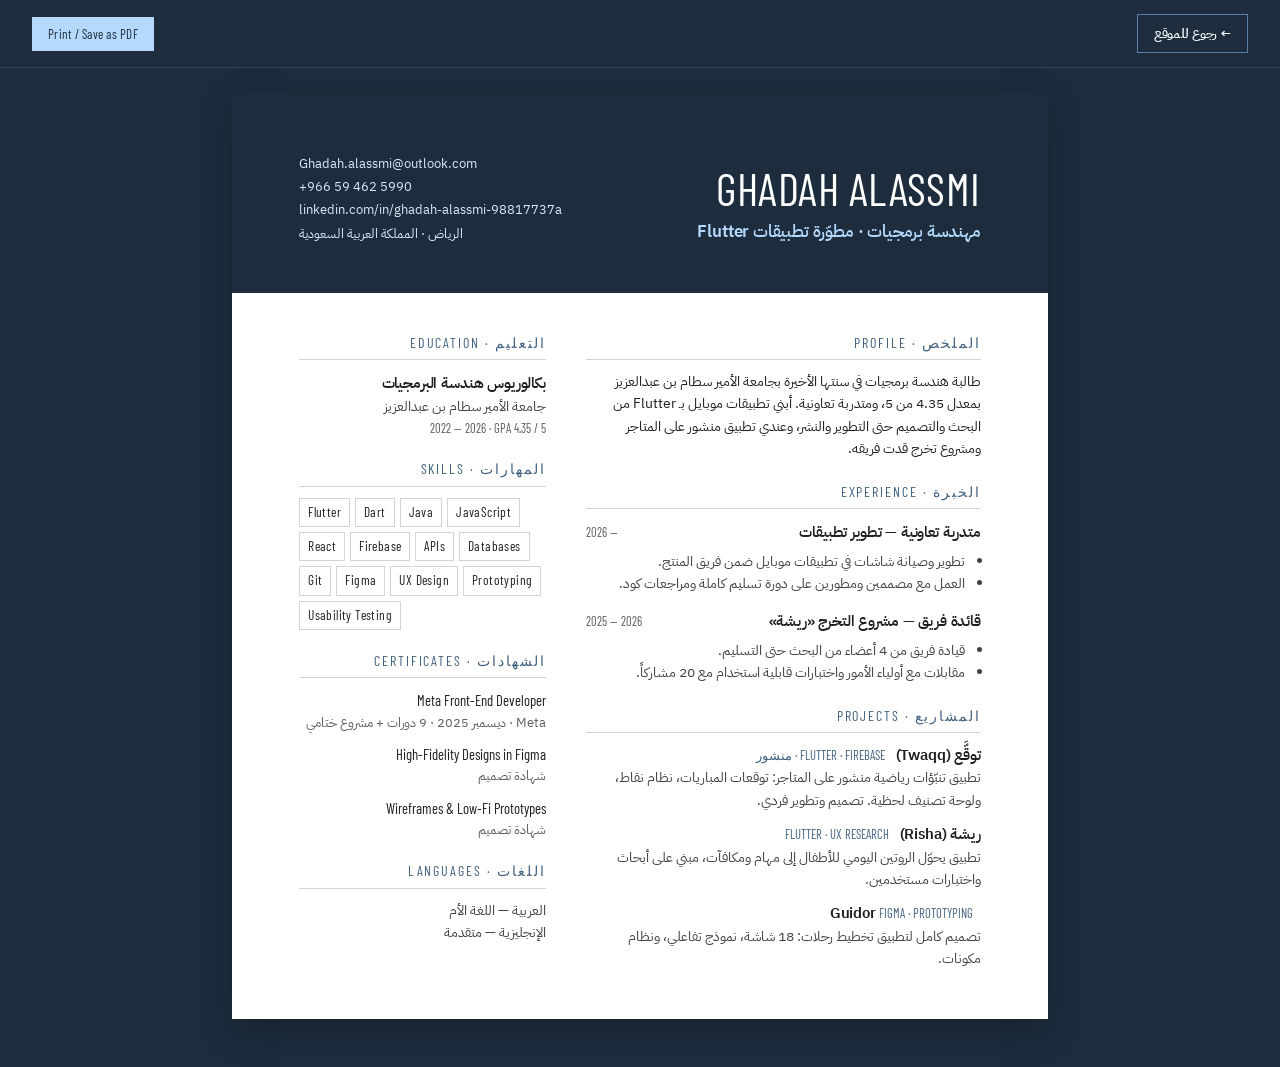
==== cv.html @ d2425ad3 "Implement Portfolio Steel design as static HTML/CSS/JS site Builds out the Ghadah Alassmi portfolio " ====
<!DOCTYPE html>
<html lang="ar" dir="rtl">
<head>
<meta charset="utf-8">
<meta name="viewport" content="width=device-width, initial-scale=1">
<title>Ghadah Alassmi — CV</title>
<link rel="preconnect" href="https://fonts.gstatic.com" crossorigin>
<link href="https://fonts.googleapis.com/css2?family=Barlow+Condensed:wght@500;600;700&family=Barlow:wght@400;500&family=IBM+Plex+Sans+Arabic:wght@400;500;600;700&display=swap" rel="stylesheet">
<link rel="stylesheet" href="css/styles.css">
<style>
  .ar { font-family: "IBM Plex Sans Arabic", sans-serif; }
  .arh { font-family: "IBM Plex Sans Arabic", sans-serif; font-weight: 600; }
  .en { font-family: "Barlow Condensed", sans-serif; }
  .mono { font-family: "Barlow Condensed", sans-serif; letter-spacing: 0.14em; text-transform: uppercase; font-size: 10.5pt; }
  .cv-body { padding: 0.4in 0.7in 0.5in; display: grid; grid-template-columns: 1.6fr 1fr; gap: 0.42in; }
  .cv-section-label { color: #416180; border-bottom: 1px solid #d4d4d7; padding-bottom: 5px; margin-bottom: 11px; }
  .cv-entry { margin-bottom: 14px; }
  .cv-entry-head { display: flex; justify-content: space-between; gap: 12px; align-items: baseline; }
  .cv-entry ul { margin: 6px 0 0; padding-inline-start: 16px; color: #424244; }
  .cv-skill { border: 1px solid #d4d4d7; padding: 3px 8px; font-size: 10pt; letter-spacing: 0.03em; }
  @media (max-width: 700px) { .cv-body { grid-template-columns: 1fr; } }
</style>
</head>
<body class="ar" style="background:#1d2d3d;">

  <div class="cv-toolbar">
    <a href="index.html" class="btn-outline btn btn-sm arh" style="text-decoration:none;">← رجوع للموقع</a>
    <button type="button" class="btn btn-solid btn-sm en" onclick="window.print()">Print / Save as PDF</button>
  </div>

  <main class="cv-page">
    <section class="ar" dir="rtl" style="color:#1d1f20; font-size:10.5pt; line-height:1.6;">

      <div style="background:#1d2d3d; color:#f5f5f8; padding:0.62in 0.7in 0.5in;">
        <div style="display:flex; justify-content:space-between; align-items:flex-end; gap:0.3in; flex-wrap:wrap;">
          <div>
            <div class="en" style="font-size:34pt; line-height:0.92; letter-spacing:0.01em; color:#fff; direction:ltr; text-align:right;">GHADAH ALASSMI</div>
            <div class="arh" style="font-size:13pt; color:#b5d9fd; margin-top:8px;">مهندسة برمجيات · مطوّرة تطبيقات Flutter</div>
          </div>
          <div style="text-align:left; direction:ltr; font-size:9.5pt; line-height:1.85; color:#d6ebff;">
            <div>Ghadah.alassmi@outlook.com</div>
            <div>+966 59 462 5990</div>
            <div>linkedin.com/in/ghadah-alassmi-98817737a</div>
            <div>الرياض · المملكة العربية السعودية</div>
          </div>
        </div>
      </div>

      <div class="cv-body">

        <div>
          <div class="mono cv-section-label">الملخص · Profile</div>
          <p style="margin:0 0 20px; text-wrap:pretty;">طالبة هندسة برمجيات في سنتها الأخيرة بجامعة الأمير سطام بن عبدالعزيز بمعدل 4.35 من 5، ومتدربة تعاونية. أبني تطبيقات موبايل بـ Flutter من البحث والتصميم حتى التطوير والنشر، وعندي تطبيق منشور على المتاجر ومشروع تخرج قدت فريقه.</p>

          <div class="mono cv-section-label">الخبرة · Experience</div>
          <div class="cv-entry">
            <div class="cv-entry-head">
              <span class="arh" style="font-size:11.5pt;">متدربة تعاونية — تطوير تطبيقات</span>
              <span class="en" style="font-size:9.5pt; color:#5d5d60; direction:ltr;">2026 —</span>
            </div>
            <ul>
              <li>تطوير وصيانة شاشات في تطبيقات موبايل ضمن فريق المنتج.</li>
              <li>العمل مع مصممين ومطورين على دورة تسليم كاملة ومراجعات كود.</li>
            </ul>
          </div>
          <div class="cv-entry" style="margin-bottom:20px;">
            <div class="cv-entry-head">
              <span class="arh" style="font-size:11.5pt;">قائدة فريق — مشروع التخرج «ريشة»</span>
              <span class="en" style="font-size:9.5pt; color:#5d5d60; direction:ltr;">2025 — 2026</span>
            </div>
            <ul>
              <li>قيادة فريق من 4 أعضاء من البحث حتى التسليم.</li>
              <li>مقابلات مع أولياء الأمور واختبارات قابلية استخدام مع 20 مشاركاً.</li>
            </ul>
          </div>

          <div class="mono cv-section-label">المشاريع · Projects</div>
          <div style="display:flex; flex-direction:column; gap:11px;">
            <div>
              <span class="arh" style="font-size:11pt;">توقَّع (Twaqq)</span>
              <span class="en" style="font-size:9.5pt; color:#416180; margin-inline-start:8px;">FLUTTER · FIREBASE · منشور</span>
              <div style="color:#424244;">تطبيق تنبّؤات رياضية منشور على المتاجر: توقعات المباريات، نظام نقاط، ولوحة تصنيف لحظية. تصميم وتطوير فردي.</div>
            </div>
            <div>
              <span class="arh" style="font-size:11pt;">ريشة (Risha)</span>
              <span class="en" style="font-size:9.5pt; color:#416180; margin-inline-start:8px;">FLUTTER · UX RESEARCH</span>
              <div style="color:#424244;">تطبيق يحوّل الروتين اليومي للأطفال إلى مهام ومكافآت، مبني على أبحاث واختبارات مستخدمين.</div>
            </div>
            <div>
              <span class="arh" style="font-size:11pt;">Guidor</span>
              <span class="en" style="font-size:9.5pt; color:#416180; margin-inline-start:8px;">FIGMA · PROTOTYPING</span>
              <div style="color:#424244;">تصميم كامل لتطبيق تخطيط رحلات: 18 شاشة، نموذج تفاعلي، ونظام مكونات.</div>
            </div>
          </div>
        </div>

        <div>
          <div class="mono cv-section-label">التعليم · Education</div>
          <div style="margin-bottom:20px;">
            <div class="arh" style="font-size:11.5pt;">بكالوريوس هندسة البرمجيات</div>
            <div style="color:#424244;">جامعة الأمير سطام بن عبدالعزيز</div>
            <div class="en" style="font-size:9.5pt; color:#5d5d60; direction:ltr; text-align:right;">2022 — 2026 · GPA 4.35 / 5</div>
          </div>

          <div class="mono cv-section-label">المهارات · Skills</div>
          <div class="en" style="display:flex; flex-wrap:wrap; gap:5px; margin-bottom:20px; direction:ltr;">
            <span class="cv-skill">Flutter</span>
            <span class="cv-skill">Dart</span>
            <span class="cv-skill">Java</span>
            <span class="cv-skill">JavaScript</span>
            <span class="cv-skill">React</span>
            <span class="cv-skill">Firebase</span>
            <span class="cv-skill">APIs</span>
            <span class="cv-skill">Databases</span>
            <span class="cv-skill">Git</span>
            <span class="cv-skill">Figma</span>
            <span class="cv-skill">UX Design</span>
            <span class="cv-skill">Prototyping</span>
            <span class="cv-skill">Usability Testing</span>
          </div>

          <div class="mono cv-section-label">الشهادات · Certificates</div>
          <div style="display:flex; flex-direction:column; gap:10px; margin-bottom:20px;">
            <div>
              <div class="en" style="font-size:11pt;">Meta Front-End Developer</div>
              <div style="color:#5d5d60; font-size:9.5pt;">Meta · ديسمبر 2025 · 9 دورات + مشروع ختامي</div>
            </div>
            <div>
              <div class="en" style="font-size:11pt;">High-Fidelity Designs in Figma</div>
              <div style="color:#5d5d60; font-size:9.5pt;">شهادة تصميم</div>
            </div>
            <div>
              <div class="en" style="font-size:11pt;">Wireframes &amp; Low-Fi Prototypes</div>
              <div style="color:#5d5d60; font-size:9.5pt;">شهادة تصميم</div>
            </div>
          </div>

          <div class="mono cv-section-label">اللغات · Languages</div>
          <div style="color:#424244;">العربية — اللغة الأم<br>الإنجليزية — متقدمة</div>
        </div>

      </div>
    </section>
  </main>

</body>
</html>
---- css/styles.css ----
@import url('https://fonts.googleapis.com/css2?family=Barlow+Condensed:wght@400;500;600;700&family=Barlow:wght@300;400;500;600&family=IBM+Plex+Sans+Arabic:wght@300;400;500;600;700&display=swap');

:root {
  --color-bg: #f2f2f3;
  --color-text: #1d1f20;
  --color-divider: color-mix(in srgb, #1d1f20 16%, transparent);

  --color-neutral-700: #5d5d60;
  --color-neutral-800: #424244;

  --color-accent-200: #d6ebff;
  --color-accent-300: #b5d9fd;
  --color-accent-400: #94bce3;
  --color-accent-500: #749dc4;
  --color-accent-600: #597ea3;
  --color-accent-700: #416180;
  --color-accent-800: #2c455d;
  --color-accent-900: #1d2d3d;

  --font-heading: "Barlow Condensed", system-ui, sans-serif;
  --font-body: "Barlow", system-ui, sans-serif;
}

* { box-sizing: border-box; }
html, body { margin: 0; }
body {
  background: var(--color-accent-900);
  color: #f5f5f8;
  min-height: 100vh;
  overflow-x: hidden;
}
img { display: block; max-width: 100%; }
a { text-decoration: none; }
button { font: inherit; }

.ar { font-family: "IBM Plex Sans Arabic", var(--font-body), sans-serif; }
.arh { font-family: "IBM Plex Sans Arabic", var(--font-heading), sans-serif; font-weight: 600; letter-spacing: -0.01em; }
.en { font-family: var(--font-heading); }
.mono { font-family: var(--font-heading); letter-spacing: 0.16em; text-transform: uppercase; font-size: 12px; }

/* — reveal-on-scroll — */
.rv { opacity: 0; transform: translateY(24px); transition: opacity .8s cubic-bezier(.2,.7,.3,1), transform .8s cubic-bezier(.2,.7,.3,1); }
.rv.in { opacity: 1; transform: none; }

/* — marquee ticker — */
@keyframes drift { from { transform: translateX(0); } to { transform: translateX(-50%); } }
.marquee-wrap { overflow: hidden; border-top: 1px solid var(--color-accent-800); border-bottom: 1px solid var(--color-accent-800); padding: 14px 0; background: var(--color-accent-800); }
.marquee { display: flex; width: max-content; animation: drift 34s linear infinite; }
.marquee span { font-size: 15px; letter-spacing: 0.22em; color: var(--color-accent-200); padding: 0 26px; white-space: nowrap; }

/* — blueprint corner registration marks — */
.blueprint { position: relative; border: 1px solid var(--color-divider); border-radius: 0; }
.blueprint > .corner { position: absolute; width: 11px; height: 11px; color: color-mix(in srgb, var(--color-text) 55%, transparent); }
.blueprint > .corner::before, .blueprint > .corner::after { content: ""; position: absolute; background: currentColor; }
.blueprint > .corner::before { left: 5px; top: 0; width: 1px; height: 100%; }
.blueprint > .corner::after { top: 5px; left: 0; width: 100%; height: 1px; }
.blueprint > .corner.tl { top: -6px; left: -6px; }
.blueprint > .corner.tr { top: -6px; right: -6px; }
.blueprint > .corner.bl { bottom: -6px; left: -6px; }
.blueprint > .corner.br { bottom: -6px; right: -6px; }
.blueprint.dark { border-color: var(--color-accent-700); }

/* — buttons — */
.btn { display: inline-flex; align-items: center; justify-content: center; gap: 6px; cursor: pointer; border: none; padding: 14px 28px; font-size: 16px; transition: background .2s ease, color .2s ease; }
.btn-solid { background: var(--color-accent-300); color: var(--color-accent-900); }
.btn-outline { background: transparent; border: 1px solid var(--color-accent-600); color: #f5f5f8; }
.btn-outline:hover { background: var(--color-accent-800); }
.btn-sm { font-size: 14px; padding: 9px 16px; }

/* — nav — */
.nav-bar { position: sticky; top: 0; z-index: 60; display: flex; align-items: center; justify-content: space-between; gap: 16px; padding: 12px clamp(16px,4vw,56px); background: color-mix(in srgb, var(--color-accent-900) 88%, transparent); backdrop-filter: blur(12px); border-bottom: 1px solid var(--color-accent-800); }
.nav-brand { color: #f5f5f8; font-size: 17px; letter-spacing: 0.12em; font-weight: 600; }
.nav-right { display: flex; align-items: center; gap: clamp(10px,2vw,26px); }
.nav-links { display: flex; align-items: center; gap: clamp(12px,2vw,26px); }
.nav-link { font-size: 15px; color: var(--color-accent-300); }
.nav-link:hover { color: #fff; }
.lang-btn { cursor: pointer; background: transparent; border: 1px solid var(--color-accent-600); color: var(--color-accent-200); font-size: 13px; letter-spacing: 0.1em; padding: 8px 12px; }
.lang-btn:hover { background: var(--color-accent-800); color: #fff; }
.nav-contact { font-size: 15px; padding: 9px 18px; }
@media (max-width: 900px) { .nav-links { display: none; } }

/* — hero — */
.hero { padding: clamp(40px,7vw,96px) clamp(16px,4vw,56px) clamp(32px,5vw,64px); }
.kicker { color: var(--color-accent-400); margin-bottom: 22px; display: flex; align-items: center; gap: 10px; }
.kicker-dot { width: 8px; height: 8px; background: var(--color-accent-300); display: inline-block; }
.hero-name { font-size: clamp(58px,13vw,190px); line-height: 0.86; letter-spacing: -0.03em; margin: 0; direction: ltr; color: #fff; }
.hero-name .accent { color: var(--color-accent-400); }
.hero-grid { display: grid; grid-template-columns: 1fr 1fr; gap: clamp(20px,4vw,60px); margin-top: clamp(24px,3vw,44px); align-items: end; }
.hero-role { font-size: clamp(20px,2.4vw,30px); line-height: 1.5; margin-bottom: 18px; }
.hero-body { font-size: 16.5px; line-height: 1.9; color: var(--color-accent-300); max-width: 52ch; margin: 0 0 28px; text-wrap: pretty; }
.hero-actions { display: flex; flex-wrap: wrap; gap: 10px; }
.spec-grid { display: grid; grid-template-columns: repeat(3,1fr); border: 1px solid var(--color-accent-800); }
.spec-item { padding: clamp(16px,2vw,24px); border-inline-start: 1px solid var(--color-accent-800); }
.spec-item:first-child { border-inline-start: none; }
.spec-v { font-size: clamp(28px,3.6vw,46px); line-height: 1; color: #fff; direction: ltr; }
.spec-k { font-size: 13px; color: var(--color-accent-400); margin-top: 10px; line-height: 1.5; }
@media (max-width: 900px) { .hero-grid { grid-template-columns: 1fr; } }

/* — work list — */
.section-work { padding: clamp(44px,6vw,96px) clamp(16px,4vw,56px) 0; }
.section-head { display: flex; align-items: end; justify-content: space-between; gap: 20px; flex-wrap: wrap; margin-bottom: clamp(20px,3vw,40px); }
.section-title { font-size: clamp(32px,5.4vw,74px); margin: 0; line-height: 1.25; color: #fff; }
.work-row { position: relative; display: block; border-top: 1px solid var(--color-accent-800); padding: clamp(26px,3.4vw,52px) 0; cursor: pointer; color: inherit; }
.work-row-bg { position: absolute; inset: 0; margin-inline: calc(clamp(16px,4vw,56px) * -1); background: var(--color-accent-800); opacity: 0; transition: opacity .35s ease; pointer-events: none; }
.work-row:hover .work-row-bg { opacity: 1; }
.work-row:hover .work-shot { transform: translateY(-10px) scale(1.04); }
.work-row:hover .work-go { transform: translateX(0); opacity: 1; }
.work-row-grid { position: relative; display: grid; grid-template-columns: auto 1fr 250px; gap: clamp(18px,3vw,48px); align-items: center; }
.work-num { font-size: clamp(28px,3vw,42px); color: var(--color-accent-600); line-height: 1; }
.work-title-row { display: flex; align-items: center; gap: 12px; flex-wrap: wrap; margin-bottom: 10px; }
.work-title { font-size: clamp(26px,3.4vw,46px); margin: 0; line-height: 1.35; color: #fff; }
.tag-solid { display: inline-flex; align-items: center; background: var(--color-accent-300); color: var(--color-accent-900); font-size: 12.5px; padding: 3px 10px; }
.work-latin { font-size: 14px; letter-spacing: 0.14em; color: var(--color-accent-400); margin-bottom: 14px; direction: ltr; }
.work-desc { margin: 0 0 16px; font-size: 16px; line-height: 1.85; color: var(--color-accent-300); max-width: 48ch; text-wrap: pretty; }
.work-tags { display: flex; flex-wrap: wrap; gap: 8px; align-items: center; }
.stack-tag { font-size: 13px; letter-spacing: 0.08em; color: var(--color-accent-200); border: 1px solid var(--color-accent-700); padding: 6px 12px; }
.work-go { font-size: 14px; color: var(--color-accent-300); opacity: 0; transform: translateX(10px); transition: all .35s ease; margin-inline-start: 6px; }
.work-shot-frame { padding: 14px; display: grid; place-items: center; justify-self: start; }
.work-shot { width: 140px; height: auto; display: block; transition: transform .4s cubic-bezier(.2,.7,.3,1); }
@media (max-width: 900px) { .work-row-grid { grid-template-columns: 1fr; } }

/* — light sections (about / path) — */
.section-light { padding: clamp(44px,6vw,96px) clamp(16px,4vw,56px); background: var(--color-bg); color: var(--color-text); }
.section-light-2col { display: grid; grid-template-columns: 1.1fr 0.9fr; gap: clamp(24px,4vw,64px); align-items: start; }
.about-label { color: var(--color-accent-700); margin-bottom: 16px; }
.about-lead { font-size: clamp(24px,3.2vw,42px); line-height: 1.55; margin: 0 0 22px; text-wrap: pretty; }
.about-body { font-size: 16px; line-height: 1.9; color: var(--color-neutral-800); margin: 0; max-width: 52ch; text-wrap: pretty; }
.skill-tag { display: inline-flex; align-items: center; font-size: 14px; letter-spacing: 0.04em; padding: 8px 14px; border: 1px solid var(--color-accent-700); color: var(--color-accent-700); }

.section-path { border-top: 1px solid var(--color-divider); }
.path-grid { display: grid; grid-template-columns: 1fr 1fr; gap: clamp(22px,3vw,52px); }
.path-title { font-size: clamp(26px,3.4vw,42px); margin: 0 0 20px; line-height: 1.3; }
.timeline-item { display: grid; grid-template-columns: auto 1fr; gap: 16px; padding: 18px 0; border-top: 1px solid var(--color-divider); }
.timeline-when { font-size: 14px; letter-spacing: 0.08em; color: var(--color-accent-700); direction: ltr; white-space: nowrap; }
.timeline-title { font-size: 19px; margin-bottom: 4px; }
.timeline-org { font-size: 14.5px; color: var(--color-neutral-700); line-height: 1.7; }
.cert-card { padding: 16px 18px; margin-bottom: 12px; }
.cert-name { font-size: 18px; }
.cert-meta { font-size: 13.5px; color: var(--color-neutral-700); margin-top: 6px; }
@media (max-width: 900px) { .path-grid { grid-template-columns: 1fr; } }

/* — contact / footer — */
.section-contact { padding: clamp(52px,8vw,120px) clamp(16px,4vw,56px); border-top: 1px solid var(--color-accent-800); }
.contact-label { color: var(--color-accent-400); margin-bottom: 18px; }
.contact-title { font-size: clamp(34px,6.4vw,86px); line-height: 1.25; margin: 0 0 18px; color: #fff; }
.contact-body { font-size: 17px; line-height: 1.85; color: var(--color-accent-300); max-width: 50ch; margin: 0 0 36px; }
.contact-actions { display: flex; flex-wrap: wrap; gap: 12px; }
.contact-actions .btn { font-size: 17px; padding: 15px 28px; }
.btn-solid.en { letter-spacing: 0.02em; }
.btn-outline.tel { letter-spacing: 0.04em; direction: ltr; }

.site-footer { display: flex; justify-content: space-between; gap: 16px; flex-wrap: wrap; padding: 20px clamp(16px,4vw,56px); border-top: 1px solid var(--color-accent-800); }
.footer-copy { font-size: 13px; letter-spacing: 0.1em; color: var(--color-accent-400); }
.footer-note { font-size: 13px; color: var(--color-accent-400); }

/* — project detail page — */
.detail-head { padding: clamp(28px,4vw,56px) clamp(16px,4vw,56px) 0; }
.back-btn { cursor: pointer; background: transparent; border: 1px solid var(--color-accent-700); color: var(--color-accent-200); font-size: 14px; padding: 9px 16px; margin-bottom: clamp(24px,3vw,44px); display: inline-block; }
.back-btn:hover { background: var(--color-accent-800); color: #fff; }
.detail-latin { color: var(--color-accent-400); margin-bottom: 14px; }
.detail-title { font-size: clamp(38px,7vw,96px); line-height: 1.2; margin: 0 0 16px; color: #fff; }
.detail-tagline { font-size: clamp(17px,2vw,22px); line-height: 1.75; color: var(--color-accent-300); max-width: 56ch; margin: 0 0 30px; text-wrap: pretty; }
.fact-grid { display: grid; grid-template-columns: repeat(4,1fr); border: 1px solid var(--color-accent-800); margin-bottom: clamp(28px,4vw,56px); }
.fact-item { padding: clamp(14px,1.8vw,22px); border-inline-start: 1px solid var(--color-accent-800); }
.fact-item:first-child { border-inline-start: none; }
.fact-k { color: var(--color-accent-500); margin-bottom: 8px; }
.fact-v { font-size: 17px; color: #fff; line-height: 1.5; }
@media (max-width: 900px) { .fact-grid { grid-template-columns: 1fr; } }

.detail-body { padding: 0 clamp(16px,4vw,56px) clamp(40px,6vw,88px); }
.detail-grid { display: grid; grid-template-columns: 1.25fr 0.75fr; gap: clamp(26px,4vw,64px); align-items: start; }
.detail-h2 { font-size: clamp(22px,2.6vw,32px); margin: 0 0 14px; color: #fff; }
.detail-overview { font-size: 16.5px; line-height: 1.95; color: var(--color-accent-300); margin: 0 0 36px; max-width: 60ch; text-wrap: pretty; }
.built-list { display: flex; flex-direction: column; gap: 2px; margin-bottom: 36px; }
.built-item { display: grid; grid-template-columns: auto 1fr; gap: 14px; padding: 16px 0; border-top: 1px solid var(--color-accent-800); align-items: baseline; }
.built-n { font-size: 13px; color: var(--color-accent-500); letter-spacing: 0.1em; }
.built-txt { font-size: 16px; line-height: 1.8; color: var(--color-accent-200); }
.outcomes-grid { display: grid; grid-template-columns: repeat(auto-fit,minmax(180px,1fr)); gap: 12px; }
.outcome-card { padding: 18px; }
.outcome-v { font-size: clamp(24px,2.6vw,34px); color: var(--color-accent-300); line-height: 1; direction: ltr; }
.outcome-k { font-size: 14px; color: var(--color-accent-400); margin-top: 10px; line-height: 1.6; }
.detail-side { position: sticky; top: 86px; display: flex; flex-direction: column; gap: 18px; }
.detail-img-frame { padding: 20px; display: grid; place-items: center; background: var(--color-accent-800); }
.detail-img-frame img { width: 100%; max-width: 240px; height: auto; }
.detail-stack-label { color: var(--color-accent-500); margin-bottom: 10px; }
@media (max-width: 900px) { .detail-grid { grid-template-columns: 1fr; } .detail-side { position: static; } }

.detail-footer-nav { padding: 0 clamp(16px,4vw,56px) clamp(44px,6vw,88px); }
.detail-footer-row { display: flex; justify-content: space-between; align-items: center; gap: 16px; flex-wrap: wrap; border-top: 1px solid var(--color-accent-800); padding-top: 24px; }
.next-btn { cursor: pointer; background: var(--color-accent-300); border: 1px solid var(--color-accent-300); color: var(--color-accent-900); font-size: 14px; padding: 10px 18px; }
.next-btn:hover { background: var(--color-accent-200); }

/* — CV page — */
.cv-toolbar { display: flex; justify-content: space-between; align-items: center; gap: 12px; padding: 14px clamp(16px,4vw,32px); background: var(--color-accent-900); border-bottom: 1px solid var(--color-accent-800); }
.cv-toolbar a, .cv-toolbar button { font-size: 13px; }
.cv-page { max-width: 8.5in; margin: 24px auto 48px; background: #fff; color: #1d1f20; box-shadow: 0 12px 32px rgba(0,0,0,.25); }
@media print {
  .cv-toolbar { display: none; }
  body { background: #fff; }
  .cv-page { margin: 0; box-shadow: none; max-width: none; }
}
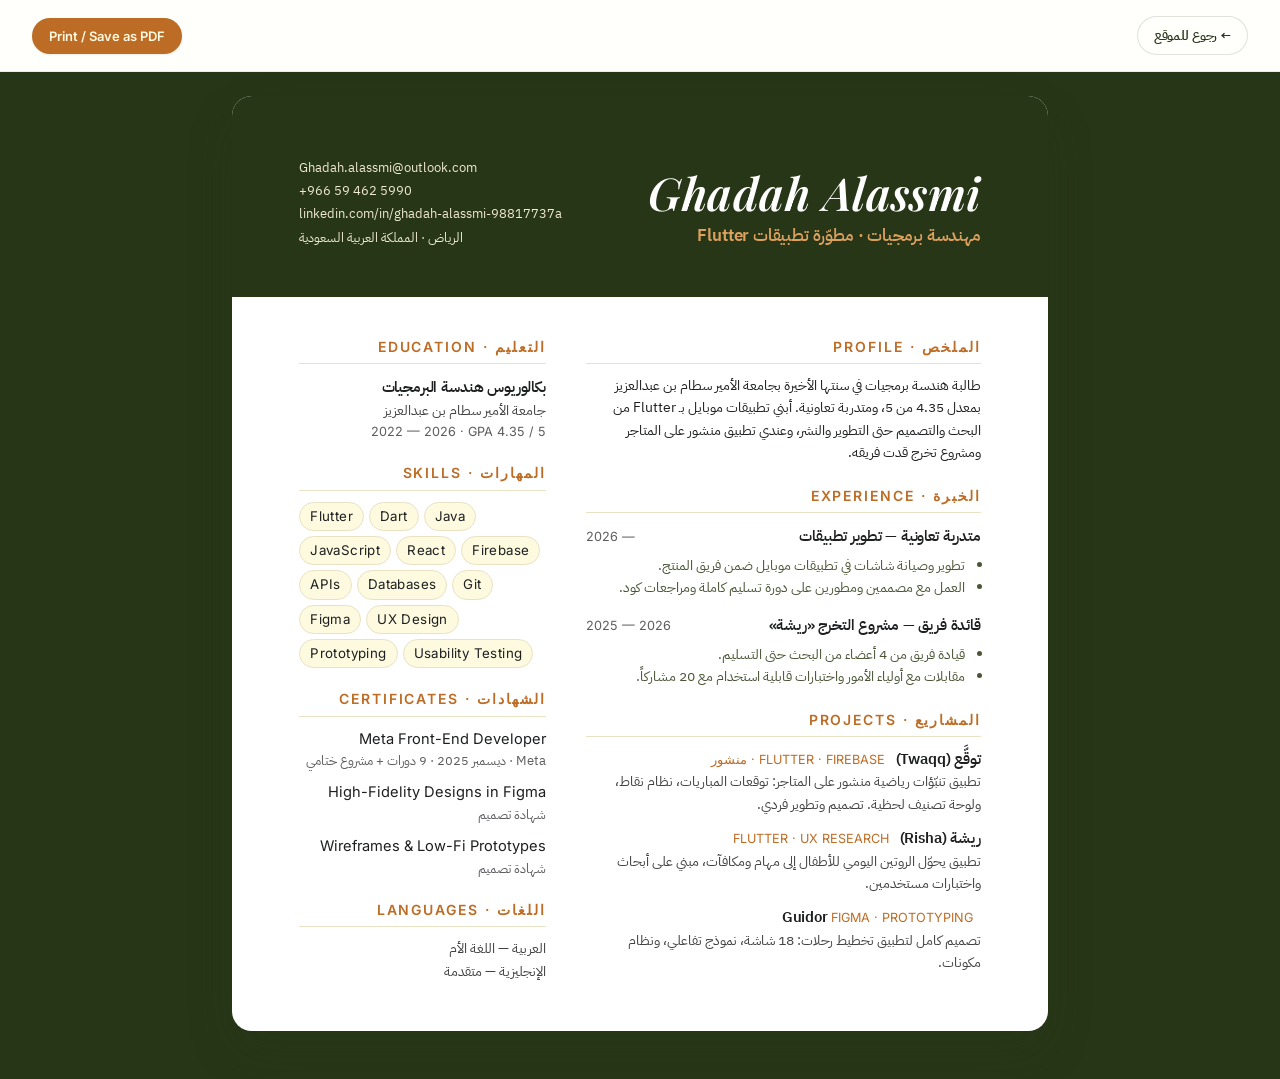
==== commit b925f308: "Redesign site with olive/cream palette and card-based layout Replace the dark "Portfolio Steel" blue" ====
--- a/cv.html
+++ b/cv.html
@@ -5,23 +5,24 @@
 <meta name="viewport" content="width=device-width, initial-scale=1">
 <title>Ghadah Alassmi — CV</title>
 <link rel="preconnect" href="https://fonts.gstatic.com" crossorigin>
-<link href="https://fonts.googleapis.com/css2?family=Barlow+Condensed:wght@500;600;700&family=Barlow:wght@400;500&family=IBM+Plex+Sans+Arabic:wght@400;500;600;700&display=swap" rel="stylesheet">
+<link href="https://fonts.googleapis.com/css2?family=Playfair+Display:ital,wght@0,600;1,600&family=Inter:wght@400;500;600;700&family=IBM+Plex+Sans+Arabic:wght@400;500;600;700&display=swap" rel="stylesheet">
 <link rel="stylesheet" href="css/styles.css">
 <style>
   .ar { font-family: "IBM Plex Sans Arabic", sans-serif; }
   .arh { font-family: "IBM Plex Sans Arabic", sans-serif; font-weight: 600; }
-  .en { font-family: "Barlow Condensed", sans-serif; }
-  .mono { font-family: "Barlow Condensed", sans-serif; letter-spacing: 0.14em; text-transform: uppercase; font-size: 10.5pt; }
+  .en { font-family: "Inter", sans-serif; }
+  .serif { font-family: "Playfair Display", serif; font-style: italic; font-weight: 600; }
+  .mono { font-family: "Inter", sans-serif; letter-spacing: 0.14em; text-transform: uppercase; font-size: 10.5pt; font-weight: 600; }
   .cv-body { padding: 0.4in 0.7in 0.5in; display: grid; grid-template-columns: 1.6fr 1fr; gap: 0.42in; }
-  .cv-section-label { color: #416180; border-bottom: 1px solid #d4d4d7; padding-bottom: 5px; margin-bottom: 11px; }
+  .cv-section-label { color: #BC6C25; border-bottom: 1px solid #e9e2c4; padding-bottom: 5px; margin-bottom: 11px; }
   .cv-entry { margin-bottom: 14px; }
   .cv-entry-head { display: flex; justify-content: space-between; gap: 12px; align-items: baseline; }
-  .cv-entry ul { margin: 6px 0 0; padding-inline-start: 16px; color: #424244; }
-  .cv-skill { border: 1px solid #d4d4d7; padding: 3px 8px; font-size: 10pt; letter-spacing: 0.03em; }
+  .cv-entry ul { margin: 6px 0 0; padding-inline-start: 16px; color: #4b5536; }
+  .cv-skill { border: 1px solid #e9e2c4; background: #FEFAE0; padding: 3px 10px; border-radius: 999px; font-size: 10pt; letter-spacing: 0.03em; }
   @media (max-width: 700px) { .cv-body { grid-template-columns: 1fr; } }
 </style>
 </head>
-<body class="ar" style="background:#1d2d3d;">
+<body class="ar" style="background:#283618;">
 
   <div class="cv-toolbar">
     <a href="index.html" class="btn-outline btn btn-sm arh" style="text-decoration:none;">← رجوع للموقع</a>
@@ -31,13 +32,13 @@
   <main class="cv-page">
     <section class="ar" dir="rtl" style="color:#1d1f20; font-size:10.5pt; line-height:1.6;">
 
-      <div style="background:#1d2d3d; color:#f5f5f8; padding:0.62in 0.7in 0.5in;">
+      <div style="background:#283618; color:#FEFAE0; padding:0.62in 0.7in 0.5in;">
         <div style="display:flex; justify-content:space-between; align-items:flex-end; gap:0.3in; flex-wrap:wrap;">
           <div>
-            <div class="en" style="font-size:34pt; line-height:0.92; letter-spacing:0.01em; color:#fff; direction:ltr; text-align:right;">GHADAH ALASSMI</div>
-            <div class="arh" style="font-size:13pt; color:#b5d9fd; margin-top:8px;">مهندسة برمجيات · مطوّرة تطبيقات Flutter</div>
+            <div class="serif" style="font-size:34pt; line-height:0.92; letter-spacing:0.01em; color:#fff; direction:ltr; text-align:right;">Ghadah Alassmi</div>
+            <div class="arh" style="font-size:13pt; color:#DDA15E; margin-top:8px;">مهندسة برمجيات · مطوّرة تطبيقات Flutter</div>
           </div>
-          <div style="text-align:left; direction:ltr; font-size:9.5pt; line-height:1.85; color:#d6ebff;">
+          <div style="text-align:left; direction:ltr; font-size:9.5pt; line-height:1.85; color:#f0ead1;">
             <div>Ghadah.alassmi@outlook.com</div>
             <div>+966 59 462 5990</div>
             <div>linkedin.com/in/ghadah-alassmi-98817737a</div>
@@ -78,17 +79,17 @@
           <div style="display:flex; flex-direction:column; gap:11px;">
             <div>
               <span class="arh" style="font-size:11pt;">توقَّع (Twaqq)</span>
-              <span class="en" style="font-size:9.5pt; color:#416180; margin-inline-start:8px;">FLUTTER · FIREBASE · منشور</span>
+              <span class="en" style="font-size:9.5pt; color:#BC6C25; margin-inline-start:8px;">FLUTTER · FIREBASE · منشور</span>
               <div style="color:#424244;">تطبيق تنبّؤات رياضية منشور على المتاجر: توقعات المباريات، نظام نقاط، ولوحة تصنيف لحظية. تصميم وتطوير فردي.</div>
             </div>
             <div>
               <span class="arh" style="font-size:11pt;">ريشة (Risha)</span>
-              <span class="en" style="font-size:9.5pt; color:#416180; margin-inline-start:8px;">FLUTTER · UX RESEARCH</span>
+              <span class="en" style="font-size:9.5pt; color:#BC6C25; margin-inline-start:8px;">FLUTTER · UX RESEARCH</span>
               <div style="color:#424244;">تطبيق يحوّل الروتين اليومي للأطفال إلى مهام ومكافآت، مبني على أبحاث واختبارات مستخدمين.</div>
             </div>
             <div>
               <span class="arh" style="font-size:11pt;">Guidor</span>
-              <span class="en" style="font-size:9.5pt; color:#416180; margin-inline-start:8px;">FIGMA · PROTOTYPING</span>
+              <span class="en" style="font-size:9.5pt; color:#BC6C25; margin-inline-start:8px;">FIGMA · PROTOTYPING</span>
               <div style="color:#424244;">تصميم كامل لتطبيق تخطيط رحلات: 18 شاشة، نموذج تفاعلي، ونظام مكونات.</div>
             </div>
           </div>
--- a/css/styles.css
+++ b/css/styles.css
@@ -1,201 +1,225 @@
-@import url('https://fonts.googleapis.com/css2?family=Barlow+Condensed:wght@400;500;600;700&family=Barlow:wght@300;400;500;600&family=IBM+Plex+Sans+Arabic:wght@300;400;500;600;700&display=swap');
+@import url('https://fonts.googleapis.com/css2?family=Playfair+Display:ital,wght@0,500;0,600;0,700;1,500;1,600&family=Inter:wght@400;500;600;700;800&family=IBM+Plex+Sans+Arabic:wght@400;500;600;700&display=swap');
 
 :root {
-  --color-bg: #f2f2f3;
-  --color-text: #1d1f20;
-  --color-divider: color-mix(in srgb, #1d1f20 16%, transparent);
-
-  --color-neutral-700: #5d5d60;
-  --color-neutral-800: #424244;
-
-  --color-accent-200: #d6ebff;
-  --color-accent-300: #b5d9fd;
-  --color-accent-400: #94bce3;
-  --color-accent-500: #749dc4;
-  --color-accent-600: #597ea3;
-  --color-accent-700: #416180;
-  --color-accent-800: #2c455d;
-  --color-accent-900: #1d2d3d;
-
-  --font-heading: "Barlow Condensed", system-ui, sans-serif;
-  --font-body: "Barlow", system-ui, sans-serif;
+  /* — brand palette — */
+  --olive: #606C38;
+  --olive-dark: #283618;
+  --cream: #FEFAE0;
+  --tan: #DDA15E;
+  --rust: #BC6C25;
+
+  --surface: #FFFFFC;
+  --surface-2: color-mix(in srgb, var(--tan) 14%, var(--cream));
+  --ink: var(--olive-dark);
+  --ink-soft: color-mix(in srgb, var(--olive-dark) 72%, white);
+  --ink-faint: color-mix(in srgb, var(--olive-dark) 50%, white);
+  --border: color-mix(in srgb, var(--olive-dark) 14%, transparent);
+  --border-soft: color-mix(in srgb, var(--olive-dark) 8%, transparent);
+  --shadow-sm: 0 1px 2px color-mix(in srgb, var(--olive-dark) 10%, transparent);
+  --shadow-md: 0 8px 24px color-mix(in srgb, var(--olive-dark) 12%, transparent);
+  --shadow-lg: 0 20px 48px color-mix(in srgb, var(--olive-dark) 16%, transparent);
+
+  --font-display: "Playfair Display", "IBM Plex Sans Arabic", serif;
+  --font-body: "Inter", system-ui, sans-serif;
 }
 
 * { box-sizing: border-box; }
 html, body { margin: 0; }
 body {
-  background: var(--color-accent-900);
-  color: #f5f5f8;
+  background: var(--cream);
+  color: var(--ink);
   min-height: 100vh;
   overflow-x: hidden;
 }
 img { display: block; max-width: 100%; }
-a { text-decoration: none; }
+a { text-decoration: none; color: inherit; }
 button { font: inherit; }
 
 .ar { font-family: "IBM Plex Sans Arabic", var(--font-body), sans-serif; }
-.arh { font-family: "IBM Plex Sans Arabic", var(--font-heading), sans-serif; font-weight: 600; letter-spacing: -0.01em; }
-.en { font-family: var(--font-heading); }
-.mono { font-family: var(--font-heading); letter-spacing: 0.16em; text-transform: uppercase; font-size: 12px; }
+.arh { font-family: "IBM Plex Sans Arabic", var(--font-body), sans-serif; font-weight: 700; letter-spacing: -0.01em; }
+.en { font-family: var(--font-body); }
+.serif { font-family: var(--font-display); font-style: italic; font-weight: 600; }
+.mono { font-family: var(--font-body); letter-spacing: 0.14em; text-transform: uppercase; font-size: 12px; font-weight: 600; color: var(--ink-faint); }
 
 /* — reveal-on-scroll — */
-.rv { opacity: 0; transform: translateY(24px); transition: opacity .8s cubic-bezier(.2,.7,.3,1), transform .8s cubic-bezier(.2,.7,.3,1); }
+.rv { opacity: 0; transform: translateY(20px); transition: opacity .7s cubic-bezier(.2,.7,.3,1), transform .7s cubic-bezier(.2,.7,.3,1); }
 .rv.in { opacity: 1; transform: none; }
 
 /* — marquee ticker — */
 @keyframes drift { from { transform: translateX(0); } to { transform: translateX(-50%); } }
-.marquee-wrap { overflow: hidden; border-top: 1px solid var(--color-accent-800); border-bottom: 1px solid var(--color-accent-800); padding: 14px 0; background: var(--color-accent-800); }
-.marquee { display: flex; width: max-content; animation: drift 34s linear infinite; }
-.marquee span { font-size: 15px; letter-spacing: 0.22em; color: var(--color-accent-200); padding: 0 26px; white-space: nowrap; }
-
-/* — blueprint corner registration marks — */
-.blueprint { position: relative; border: 1px solid var(--color-divider); border-radius: 0; }
-.blueprint > .corner { position: absolute; width: 11px; height: 11px; color: color-mix(in srgb, var(--color-text) 55%, transparent); }
-.blueprint > .corner::before, .blueprint > .corner::after { content: ""; position: absolute; background: currentColor; }
-.blueprint > .corner::before { left: 5px; top: 0; width: 1px; height: 100%; }
-.blueprint > .corner::after { top: 5px; left: 0; width: 100%; height: 1px; }
-.blueprint > .corner.tl { top: -6px; left: -6px; }
-.blueprint > .corner.tr { top: -6px; right: -6px; }
-.blueprint > .corner.bl { bottom: -6px; left: -6px; }
-.blueprint > .corner.br { bottom: -6px; right: -6px; }
-.blueprint.dark { border-color: var(--color-accent-700); }
+.marquee-wrap { overflow: hidden; padding: 16px 0; background: var(--olive-dark); }
+.marquee { display: flex; width: max-content; animation: drift 36s linear infinite; }
+.marquee span { font-size: 14px; letter-spacing: 0.2em; color: var(--cream); padding: 0 24px; white-space: nowrap; display: inline-flex; align-items: center; gap: 24px; }
+.marquee span::after { content: '✦'; color: var(--tan); font-size: 11px; }
 
 /* — buttons — */
-.btn { display: inline-flex; align-items: center; justify-content: center; gap: 6px; cursor: pointer; border: none; padding: 14px 28px; font-size: 16px; transition: background .2s ease, color .2s ease; }
-.btn-solid { background: var(--color-accent-300); color: var(--color-accent-900); }
-.btn-outline { background: transparent; border: 1px solid var(--color-accent-600); color: #f5f5f8; }
-.btn-outline:hover { background: var(--color-accent-800); }
-.btn-sm { font-size: 14px; padding: 9px 16px; }
+.btn { display: inline-flex; align-items: center; justify-content: center; gap: 8px; cursor: pointer; border: 1px solid transparent; padding: 12px 22px; font-size: 14.5px; font-weight: 600; border-radius: 999px; transition: all .2s ease; white-space: nowrap; }
+.btn-solid { background: var(--rust); color: var(--cream); box-shadow: var(--shadow-sm); }
+.btn-solid:hover { background: color-mix(in srgb, var(--rust) 85%, black); transform: translateY(-1px); box-shadow: var(--shadow-md); }
+.btn-outline { background: var(--surface); border-color: var(--border); color: var(--ink); }
+.btn-outline:hover { border-color: var(--rust); color: var(--rust); }
+.btn-pill-dark { background: var(--olive-dark); color: var(--cream); }
+.btn-pill-dark:hover { background: color-mix(in srgb, var(--olive-dark) 85%, black); transform: translateY(-1px); }
+.btn-sm { font-size: 13px; padding: 9px 16px; }
 
 /* — nav — */
-.nav-bar { position: sticky; top: 0; z-index: 60; display: flex; align-items: center; justify-content: space-between; gap: 16px; padding: 12px clamp(16px,4vw,56px); background: color-mix(in srgb, var(--color-accent-900) 88%, transparent); backdrop-filter: blur(12px); border-bottom: 1px solid var(--color-accent-800); }
-.nav-brand { color: #f5f5f8; font-size: 17px; letter-spacing: 0.12em; font-weight: 600; }
-.nav-right { display: flex; align-items: center; gap: clamp(10px,2vw,26px); }
-.nav-links { display: flex; align-items: center; gap: clamp(12px,2vw,26px); }
-.nav-link { font-size: 15px; color: var(--color-accent-300); }
-.nav-link:hover { color: #fff; }
-.lang-btn { cursor: pointer; background: transparent; border: 1px solid var(--color-accent-600); color: var(--color-accent-200); font-size: 13px; letter-spacing: 0.1em; padding: 8px 12px; }
-.lang-btn:hover { background: var(--color-accent-800); color: #fff; }
-.nav-contact { font-size: 15px; padding: 9px 18px; }
+.nav-wrap { position: sticky; top: 14px; z-index: 60; padding: 0 clamp(16px,4vw,56px); margin-bottom: -1px; }
+.nav-bar { display: flex; align-items: center; justify-content: space-between; gap: 12px; padding: 8px 10px 8px 20px; background: color-mix(in srgb, var(--surface) 92%, transparent); backdrop-filter: blur(14px); border: 1px solid var(--border-soft); border-radius: 999px; box-shadow: var(--shadow-md); max-width: 1180px; margin-inline: auto; }
+.nav-brand { font-family: var(--font-display); font-style: italic; font-weight: 600; font-size: 19px; color: var(--ink); }
+.nav-links { display: flex; align-items: center; gap: 4px; }
+.nav-link { font-size: 14px; font-weight: 600; color: var(--ink-soft); padding: 8px 14px; border-radius: 999px; display: inline-flex; align-items: center; gap: 6px; }
+.nav-link:hover { background: var(--surface-2); color: var(--ink); }
+.nav-link .dot { width: 5px; height: 5px; border-radius: 50%; background: var(--tan); }
+.nav-actions { display: flex; align-items: center; gap: 8px; }
+.lang-btn { cursor: pointer; background: var(--surface-2); border: 1px solid var(--border-soft); color: var(--ink-soft); font-size: 12.5px; font-weight: 700; letter-spacing: 0.04em; padding: 9px 14px; border-radius: 999px; }
+.lang-btn:hover { background: var(--tan); color: var(--olive-dark); border-color: var(--tan); }
+.nav-contact { font-size: 13.5px; padding: 10px 20px; }
 @media (max-width: 900px) { .nav-links { display: none; } }
 
+/* — badges / pills — */
+.pill { display: inline-flex; align-items: center; gap: 8px; font-size: 13px; font-weight: 600; padding: 8px 16px; border-radius: 999px; background: var(--surface); border: 1px solid var(--border-soft); box-shadow: var(--shadow-sm); }
+.pill .dot-live { width: 7px; height: 7px; border-radius: 50%; background: #5a8f4f; box-shadow: 0 0 0 3px color-mix(in srgb, #5a8f4f 22%, transparent); }
+.tag { display: inline-flex; align-items: center; font-size: 13px; font-weight: 600; padding: 7px 14px; border-radius: 999px; }
+.tag-olive { background: color-mix(in srgb, var(--olive) 16%, white); color: color-mix(in srgb, var(--olive) 70%, black); }
+.tag-rust { background: color-mix(in srgb, var(--rust) 16%, white); color: color-mix(in srgb, var(--rust) 75%, black); }
+.tag-tan { background: color-mix(in srgb, var(--tan) 28%, white); color: color-mix(in srgb, var(--rust) 70%, black); }
+.tag-outline { border: 1px solid var(--border); color: var(--ink-soft); background: var(--surface); }
+
 /* — hero — */
-.hero { padding: clamp(40px,7vw,96px) clamp(16px,4vw,56px) clamp(32px,5vw,64px); }
-.kicker { color: var(--color-accent-400); margin-bottom: 22px; display: flex; align-items: center; gap: 10px; }
-.kicker-dot { width: 8px; height: 8px; background: var(--color-accent-300); display: inline-block; }
-.hero-name { font-size: clamp(58px,13vw,190px); line-height: 0.86; letter-spacing: -0.03em; margin: 0; direction: ltr; color: #fff; }
-.hero-name .accent { color: var(--color-accent-400); }
-.hero-grid { display: grid; grid-template-columns: 1fr 1fr; gap: clamp(20px,4vw,60px); margin-top: clamp(24px,3vw,44px); align-items: end; }
-.hero-role { font-size: clamp(20px,2.4vw,30px); line-height: 1.5; margin-bottom: 18px; }
-.hero-body { font-size: 16.5px; line-height: 1.9; color: var(--color-accent-300); max-width: 52ch; margin: 0 0 28px; text-wrap: pretty; }
-.hero-actions { display: flex; flex-wrap: wrap; gap: 10px; }
-.spec-grid { display: grid; grid-template-columns: repeat(3,1fr); border: 1px solid var(--color-accent-800); }
-.spec-item { padding: clamp(16px,2vw,24px); border-inline-start: 1px solid var(--color-accent-800); }
-.spec-item:first-child { border-inline-start: none; }
-.spec-v { font-size: clamp(28px,3.6vw,46px); line-height: 1; color: #fff; direction: ltr; }
-.spec-k { font-size: 13px; color: var(--color-accent-400); margin-top: 10px; line-height: 1.5; }
-@media (max-width: 900px) { .hero-grid { grid-template-columns: 1fr; } }
-
-/* — work list — */
-.section-work { padding: clamp(44px,6vw,96px) clamp(16px,4vw,56px) 0; }
-.section-head { display: flex; align-items: end; justify-content: space-between; gap: 20px; flex-wrap: wrap; margin-bottom: clamp(20px,3vw,40px); }
-.section-title { font-size: clamp(32px,5.4vw,74px); margin: 0; line-height: 1.25; color: #fff; }
-.work-row { position: relative; display: block; border-top: 1px solid var(--color-accent-800); padding: clamp(26px,3.4vw,52px) 0; cursor: pointer; color: inherit; }
-.work-row-bg { position: absolute; inset: 0; margin-inline: calc(clamp(16px,4vw,56px) * -1); background: var(--color-accent-800); opacity: 0; transition: opacity .35s ease; pointer-events: none; }
-.work-row:hover .work-row-bg { opacity: 1; }
-.work-row:hover .work-shot { transform: translateY(-10px) scale(1.04); }
-.work-row:hover .work-go { transform: translateX(0); opacity: 1; }
-.work-row-grid { position: relative; display: grid; grid-template-columns: auto 1fr 250px; gap: clamp(18px,3vw,48px); align-items: center; }
-.work-num { font-size: clamp(28px,3vw,42px); color: var(--color-accent-600); line-height: 1; }
-.work-title-row { display: flex; align-items: center; gap: 12px; flex-wrap: wrap; margin-bottom: 10px; }
-.work-title { font-size: clamp(26px,3.4vw,46px); margin: 0; line-height: 1.35; color: #fff; }
-.tag-solid { display: inline-flex; align-items: center; background: var(--color-accent-300); color: var(--color-accent-900); font-size: 12.5px; padding: 3px 10px; }
-.work-latin { font-size: 14px; letter-spacing: 0.14em; color: var(--color-accent-400); margin-bottom: 14px; direction: ltr; }
-.work-desc { margin: 0 0 16px; font-size: 16px; line-height: 1.85; color: var(--color-accent-300); max-width: 48ch; text-wrap: pretty; }
-.work-tags { display: flex; flex-wrap: wrap; gap: 8px; align-items: center; }
-.stack-tag { font-size: 13px; letter-spacing: 0.08em; color: var(--color-accent-200); border: 1px solid var(--color-accent-700); padding: 6px 12px; }
-.work-go { font-size: 14px; color: var(--color-accent-300); opacity: 0; transform: translateX(10px); transition: all .35s ease; margin-inline-start: 6px; }
-.work-shot-frame { padding: 14px; display: grid; place-items: center; justify-self: start; }
-.work-shot { width: 140px; height: auto; display: block; transition: transform .4s cubic-bezier(.2,.7,.3,1); }
-@media (max-width: 900px) { .work-row-grid { grid-template-columns: 1fr; } }
-
-/* — light sections (about / path) — */
-.section-light { padding: clamp(44px,6vw,96px) clamp(16px,4vw,56px); background: var(--color-bg); color: var(--color-text); }
-.section-light-2col { display: grid; grid-template-columns: 1.1fr 0.9fr; gap: clamp(24px,4vw,64px); align-items: start; }
-.about-label { color: var(--color-accent-700); margin-bottom: 16px; }
-.about-lead { font-size: clamp(24px,3.2vw,42px); line-height: 1.55; margin: 0 0 22px; text-wrap: pretty; }
-.about-body { font-size: 16px; line-height: 1.9; color: var(--color-neutral-800); margin: 0; max-width: 52ch; text-wrap: pretty; }
-.skill-tag { display: inline-flex; align-items: center; font-size: 14px; letter-spacing: 0.04em; padding: 8px 14px; border: 1px solid var(--color-accent-700); color: var(--color-accent-700); }
-
-.section-path { border-top: 1px solid var(--color-divider); }
-.path-grid { display: grid; grid-template-columns: 1fr 1fr; gap: clamp(22px,3vw,52px); }
-.path-title { font-size: clamp(26px,3.4vw,42px); margin: 0 0 20px; line-height: 1.3; }
-.timeline-item { display: grid; grid-template-columns: auto 1fr; gap: 16px; padding: 18px 0; border-top: 1px solid var(--color-divider); }
-.timeline-when { font-size: 14px; letter-spacing: 0.08em; color: var(--color-accent-700); direction: ltr; white-space: nowrap; }
-.timeline-title { font-size: 19px; margin-bottom: 4px; }
-.timeline-org { font-size: 14.5px; color: var(--color-neutral-700); line-height: 1.7; }
-.cert-card { padding: 16px 18px; margin-bottom: 12px; }
-.cert-name { font-size: 18px; }
-.cert-meta { font-size: 13.5px; color: var(--color-neutral-700); margin-top: 6px; }
-@media (max-width: 900px) { .path-grid { grid-template-columns: 1fr; } }
-
-/* — contact / footer — */
-.section-contact { padding: clamp(52px,8vw,120px) clamp(16px,4vw,56px); border-top: 1px solid var(--color-accent-800); }
-.contact-label { color: var(--color-accent-400); margin-bottom: 18px; }
-.contact-title { font-size: clamp(34px,6.4vw,86px); line-height: 1.25; margin: 0 0 18px; color: #fff; }
-.contact-body { font-size: 17px; line-height: 1.85; color: var(--color-accent-300); max-width: 50ch; margin: 0 0 36px; }
-.contact-actions { display: flex; flex-wrap: wrap; gap: 12px; }
-.contact-actions .btn { font-size: 17px; padding: 15px 28px; }
-.btn-solid.en { letter-spacing: 0.02em; }
-.btn-outline.tel { letter-spacing: 0.04em; direction: ltr; }
-
-.site-footer { display: flex; justify-content: space-between; gap: 16px; flex-wrap: wrap; padding: 20px clamp(16px,4vw,56px); border-top: 1px solid var(--color-accent-800); }
-.footer-copy { font-size: 13px; letter-spacing: 0.1em; color: var(--color-accent-400); }
-.footer-note { font-size: 13px; color: var(--color-accent-400); }
+.hero { padding: clamp(100px,14vw,150px) clamp(16px,4vw,56px) clamp(56px,7vw,88px); position: relative; }
+.hero-grid { display: grid; grid-template-columns: 1.15fr 0.85fr; gap: clamp(28px,4vw,56px); align-items: center; }
+.hero-name { font-size: clamp(44px,6.2vw,80px); line-height: 1.04; margin: 0 0 18px; color: var(--ink); }
+.hero-name .first { font-family: var(--font-body); font-weight: 800; }
+.hero-name .last { font-family: var(--font-display); font-style: italic; font-weight: 600; color: var(--rust); }
+.hero-role { margin: 18px 0; }
+.hero-body { font-size: 16.5px; line-height: 1.85; color: var(--ink-soft); max-width: 52ch; margin: 0 0 28px; text-wrap: pretty; }
+.hero-actions { display: flex; flex-wrap: wrap; gap: 10px; margin-top: 8px; }
+.hero-side { background: var(--surface); border: 1px solid var(--border-soft); border-radius: 28px; padding: clamp(20px,2.4vw,30px); box-shadow: var(--shadow-lg); position: relative; }
+.hero-side-badge { position: absolute; top: -16px; inset-inline-start: 24px; background: var(--olive-dark); color: var(--cream); font-size: 12.5px; font-weight: 600; padding: 9px 16px; border-radius: 999px; display: flex; align-items: center; gap: 8px; box-shadow: var(--shadow-md); }
+.spec-grid { display: grid; grid-template-columns: 1fr; gap: 14px; margin-top: 10px; }
+.spec-item { display: flex; align-items: baseline; justify-content: space-between; padding: 14px 4px; border-top: 1px solid var(--border-soft); }
+.spec-item:first-child { border-top: none; padding-top: 0; }
+.spec-v { font-family: var(--font-display); font-style: italic; font-weight: 600; font-size: 30px; color: var(--rust); direction: ltr; }
+.spec-k { font-size: 13.5px; color: var(--ink-soft); font-weight: 500; }
+
+/* — section shell — */
+.section { padding: clamp(56px,7vw,100px) clamp(16px,4vw,56px); }
+.section-head { display: flex; align-items: end; justify-content: space-between; gap: 20px; flex-wrap: wrap; margin-bottom: clamp(28px,4vw,48px); }
+.section-title { font-size: clamp(32px,4.4vw,56px); margin: 0; line-height: 1.15; color: var(--ink); }
+.section-kicker { margin-bottom: 10px; }
+
+/* — work grid (cards) — */
+.work-grid { display: grid; grid-template-columns: repeat(3, 1fr); gap: 22px; }
+.work-card { background: var(--surface); border: 1px solid var(--border-soft); border-radius: 24px; overflow: hidden; box-shadow: var(--shadow-sm); transition: box-shadow .3s ease, transform .3s ease; display: flex; flex-direction: column; }
+.work-card:hover { box-shadow: var(--shadow-lg); transform: translateY(-4px); }
+.work-cover { background: var(--olive-dark); display: flex; align-items: center; justify-content: center; padding: 22px 0 0; overflow: hidden; height: 240px; position: relative; }
+.work-cover img { width: 118px; height: auto; border-radius: 14px; box-shadow: 0 16px 32px rgba(0,0,0,.35); }
+.work-num { position: absolute; top: 16px; inset-inline-start: 18px; font-family: var(--font-display); font-style: italic; color: color-mix(in srgb, var(--cream) 55%, transparent); font-size: 15px; }
+.work-body { padding: 22px 22px 24px; display: flex; flex-direction: column; gap: 12px; flex: 1; }
+.work-title-row { display: flex; align-items: center; justify-content: space-between; gap: 10px; }
+.work-title { font-size: 21px; margin: 0; color: var(--ink); }
+.work-latin { font-size: 12px; letter-spacing: 0.12em; color: var(--ink-faint); direction: ltr; text-transform: uppercase; font-weight: 600; }
+.work-desc { margin: 0; font-size: 14.5px; line-height: 1.75; color: var(--ink-soft); flex: 1; }
+.work-tags { display: flex; flex-wrap: wrap; gap: 6px; }
+.stack-chip { font-size: 11.5px; font-weight: 600; color: var(--ink-soft); background: var(--surface-2); padding: 5px 11px; border-radius: 999px; }
+.work-go { display: inline-flex; align-items: center; gap: 6px; font-size: 13.5px; font-weight: 700; color: var(--rust); margin-top: 2px; }
+.work-card:hover .work-go .arrow { transform: translateX(4px); }
+[dir="rtl"] .work-card:hover .work-go .arrow { transform: translateX(-4px); }
+.arrow { display: inline-block; transition: transform .25s ease; }
+@media (max-width: 1100px) { .work-grid { grid-template-columns: repeat(2, 1fr); } }
+@media (max-width: 700px) { .work-grid { grid-template-columns: 1fr; } }
+
+/* — about / skills — */
+.about-grid { display: grid; grid-template-columns: 1.1fr 0.9fr; gap: clamp(28px,4vw,56px); align-items: start; }
+.about-lead { font-family: var(--font-display); font-style: italic; font-weight: 500; font-size: clamp(24px,2.8vw,36px); line-height: 1.5; margin: 0 0 20px; color: var(--ink); text-wrap: pretty; }
+.about-body { font-size: 16px; line-height: 1.9; color: var(--ink-soft); margin: 0; max-width: 54ch; text-wrap: pretty; }
+.skills-card { background: var(--surface); border: 1px solid var(--border-soft); border-radius: 24px; padding: 26px; box-shadow: var(--shadow-sm); }
+.skill-chips { display: flex; flex-wrap: wrap; gap: 8px; }
+
+/* — path (timeline + certs) — */
+.path-grid { display: grid; grid-template-columns: 1fr 1fr; gap: clamp(24px,3vw,56px); }
+.path-title { font-size: clamp(24px,3vw,34px); margin: 0 0 22px; color: var(--ink); }
+.timeline-item { display: flex; gap: 16px; padding: 18px 0; border-top: 1px solid var(--border-soft); }
+.timeline-item:first-child { border-top: none; }
+.timeline-dot-col { display: flex; flex-direction: column; align-items: center; padding-top: 5px; }
+.timeline-dot { width: 9px; height: 9px; border-radius: 50%; background: var(--rust); flex-shrink: 0; }
+.timeline-when { font-size: 13px; font-weight: 600; letter-spacing: 0.06em; color: var(--rust); direction: ltr; white-space: nowrap; margin-bottom: 4px; display: block; }
+.timeline-title { font-size: 17.5px; font-weight: 700; margin-bottom: 4px; color: var(--ink); }
+.timeline-org { font-size: 14px; color: var(--ink-soft); line-height: 1.7; }
+.cert-card { background: var(--surface); border: 1px solid var(--border-soft); border-radius: 18px; padding: 16px 20px; margin-bottom: 12px; display: flex; align-items: center; justify-content: space-between; gap: 12px; box-shadow: var(--shadow-sm); }
+.cert-name { font-size: 15.5px; font-weight: 700; color: var(--ink); }
+.cert-meta { font-size: 13px; color: var(--ink-faint); margin-top: 4px; }
+.cert-icon { width: 38px; height: 38px; border-radius: 50%; background: var(--surface-2); display: flex; align-items: center; justify-content: center; font-size: 15px; flex-shrink: 0; color: var(--rust); }
+@media (max-width: 900px) { .about-grid, .path-grid { grid-template-columns: 1fr; } }
+
+/* — contact (dark closing band) — */
+.section-contact { background: var(--olive-dark); color: var(--cream); border-radius: clamp(24px,4vw,40px); margin: 0 clamp(12px,3vw,32px) clamp(24px,3vw,32px); padding: clamp(48px,7vw,100px) clamp(20px,4vw,56px); }
+.contact-label { color: var(--tan); margin-bottom: 16px; }
+.contact-title { font-family: var(--font-display); font-style: italic; font-weight: 600; font-size: clamp(32px,5vw,62px); line-height: 1.25; margin: 0 0 18px; color: var(--cream); }
+.contact-body { font-size: 16.5px; line-height: 1.85; color: color-mix(in srgb, var(--cream) 80%, transparent); max-width: 50ch; margin: 0 0 32px; }
+.contact-actions { display: flex; flex-wrap: wrap; gap: 10px; }
+.contact-actions .btn-outline { background: transparent; border-color: color-mix(in srgb, var(--cream) 30%, transparent); color: var(--cream); }
+.contact-actions .btn-outline:hover { border-color: var(--tan); color: var(--tan); }
+
+.site-footer { display: flex; justify-content: space-between; gap: 16px; flex-wrap: wrap; padding: 24px clamp(16px,4vw,56px) 40px; }
+.footer-copy { font-size: 13px; letter-spacing: 0.08em; color: var(--ink-faint); font-weight: 600; }
+.footer-note { font-size: 13px; color: var(--ink-faint); }
 
 /* — project detail page — */
-.detail-head { padding: clamp(28px,4vw,56px) clamp(16px,4vw,56px) 0; }
-.back-btn { cursor: pointer; background: transparent; border: 1px solid var(--color-accent-700); color: var(--color-accent-200); font-size: 14px; padding: 9px 16px; margin-bottom: clamp(24px,3vw,44px); display: inline-block; }
-.back-btn:hover { background: var(--color-accent-800); color: #fff; }
-.detail-latin { color: var(--color-accent-400); margin-bottom: 14px; }
-.detail-title { font-size: clamp(38px,7vw,96px); line-height: 1.2; margin: 0 0 16px; color: #fff; }
-.detail-tagline { font-size: clamp(17px,2vw,22px); line-height: 1.75; color: var(--color-accent-300); max-width: 56ch; margin: 0 0 30px; text-wrap: pretty; }
-.fact-grid { display: grid; grid-template-columns: repeat(4,1fr); border: 1px solid var(--color-accent-800); margin-bottom: clamp(28px,4vw,56px); }
-.fact-item { padding: clamp(14px,1.8vw,22px); border-inline-start: 1px solid var(--color-accent-800); }
-.fact-item:first-child { border-inline-start: none; }
-.fact-k { color: var(--color-accent-500); margin-bottom: 8px; }
-.fact-v { font-size: 17px; color: #fff; line-height: 1.5; }
-@media (max-width: 900px) { .fact-grid { grid-template-columns: 1fr; } }
-
-.detail-body { padding: 0 clamp(16px,4vw,56px) clamp(40px,6vw,88px); }
-.detail-grid { display: grid; grid-template-columns: 1.25fr 0.75fr; gap: clamp(26px,4vw,64px); align-items: start; }
-.detail-h2 { font-size: clamp(22px,2.6vw,32px); margin: 0 0 14px; color: #fff; }
-.detail-overview { font-size: 16.5px; line-height: 1.95; color: var(--color-accent-300); margin: 0 0 36px; max-width: 60ch; text-wrap: pretty; }
+.detail-hero { padding: clamp(110px,14vw,150px) clamp(16px,4vw,56px) clamp(40px,5vw,64px); }
+.back-btn { display: inline-flex; align-items: center; gap: 6px; font-size: 13.5px; font-weight: 600; color: var(--ink-soft); background: var(--surface); border: 1px solid var(--border-soft); padding: 9px 16px; border-radius: 999px; margin-bottom: clamp(24px,3vw,36px); box-shadow: var(--shadow-sm); }
+.back-btn:hover { color: var(--rust); border-color: var(--rust); }
+.detail-title-row { display: grid; grid-template-columns: 1.3fr 0.7fr; gap: clamp(24px,4vw,48px); align-items: end; margin-bottom: clamp(28px,4vw,44px); }
+.detail-title { font-size: clamp(42px,6.4vw,80px); line-height: 1.08; margin: 10px 0 16px; color: var(--ink); }
+.detail-title .serif { color: var(--rust); }
+.detail-tagline { font-size: clamp(16px,1.8vw,19px); line-height: 1.8; color: var(--ink-soft); margin: 0; text-wrap: pretty; }
+.fact-grid { display: grid; grid-template-columns: repeat(4,1fr); gap: 2px; background: var(--border-soft); border-radius: 20px; overflow: hidden; margin-bottom: clamp(28px,4vw,48px); }
+.fact-item { background: var(--surface); padding: clamp(16px,2vw,22px); }
+.fact-k { color: var(--ink-faint); margin-bottom: 8px; }
+.fact-v { font-size: 16.5px; font-weight: 700; color: var(--ink); line-height: 1.4; }
+@media (max-width: 900px) { .fact-grid { grid-template-columns: 1fr 1fr; } .detail-title-row { grid-template-columns: 1fr; } }
+
+/* — screenshot gallery — */
+.gallery-wrap { padding: 0 clamp(16px,4vw,56px) clamp(40px,5vw,64px); }
+.gallery { display: flex; gap: 18px; overflow-x: auto; padding: 10px 2px 18px; scroll-snap-type: x proximity; -webkit-overflow-scrolling: touch; }
+.gallery::-webkit-scrollbar { height: 6px; }
+.gallery::-webkit-scrollbar-thumb { background: var(--border); border-radius: 99px; }
+.gallery-frame { flex: 0 0 auto; width: 200px; height: 420px; border-radius: 26px; background: var(--olive-dark); padding: 10px; box-shadow: var(--shadow-md); scroll-snap-align: start; cursor: zoom-in; transition: transform .25s ease; }
+.gallery-frame:hover { transform: translateY(-6px); }
+.gallery-frame img { width: 100%; height: 100%; object-fit: cover; border-radius: 18px; }
+
+/* — lightbox — */
+.lightbox { position: fixed; inset: 0; background: color-mix(in srgb, var(--olive-dark) 92%, black); display: none; align-items: center; justify-content: center; z-index: 200; padding: 40px 20px; }
+.lightbox.open { display: flex; }
+.lightbox img { max-width: min(420px, 90vw); max-height: 86vh; border-radius: 22px; box-shadow: 0 30px 80px rgba(0,0,0,.5); }
+.lightbox-close { position: absolute; top: 20px; inset-inline-end: 24px; width: 42px; height: 42px; border-radius: 50%; background: var(--surface); color: var(--ink); display: flex; align-items: center; justify-content: center; font-size: 20px; cursor: pointer; border: none; }
+
+.detail-body { padding: 0 clamp(16px,4vw,56px) clamp(48px,6vw,88px); }
+.detail-grid { display: grid; grid-template-columns: 1.3fr 0.7fr; gap: clamp(28px,4vw,56px); align-items: start; }
+.detail-h2 { font-size: clamp(22px,2.4vw,28px); margin: 0 0 14px; color: var(--ink); }
+.detail-overview { font-size: 16px; line-height: 1.95; color: var(--ink-soft); margin: 0 0 36px; max-width: 62ch; text-wrap: pretty; }
 .built-list { display: flex; flex-direction: column; gap: 2px; margin-bottom: 36px; }
-.built-item { display: grid; grid-template-columns: auto 1fr; gap: 14px; padding: 16px 0; border-top: 1px solid var(--color-accent-800); align-items: baseline; }
-.built-n { font-size: 13px; color: var(--color-accent-500); letter-spacing: 0.1em; }
-.built-txt { font-size: 16px; line-height: 1.8; color: var(--color-accent-200); }
-.outcomes-grid { display: grid; grid-template-columns: repeat(auto-fit,minmax(180px,1fr)); gap: 12px; }
-.outcome-card { padding: 18px; }
-.outcome-v { font-size: clamp(24px,2.6vw,34px); color: var(--color-accent-300); line-height: 1; direction: ltr; }
-.outcome-k { font-size: 14px; color: var(--color-accent-400); margin-top: 10px; line-height: 1.6; }
-.detail-side { position: sticky; top: 86px; display: flex; flex-direction: column; gap: 18px; }
-.detail-img-frame { padding: 20px; display: grid; place-items: center; background: var(--color-accent-800); }
-.detail-img-frame img { width: 100%; max-width: 240px; height: auto; }
-.detail-stack-label { color: var(--color-accent-500); margin-bottom: 10px; }
+.built-item { display: grid; grid-template-columns: auto 1fr; gap: 14px; padding: 16px 0; border-top: 1px solid var(--border-soft); align-items: baseline; }
+.built-n { font-size: 13px; color: var(--rust); font-weight: 700; letter-spacing: 0.06em; }
+.built-txt { font-size: 15.5px; line-height: 1.8; color: var(--ink-soft); }
+.outcomes-grid { display: grid; grid-template-columns: repeat(auto-fit,minmax(150px,1fr)); gap: 12px; }
+.outcome-card { background: var(--surface); border: 1px solid var(--border-soft); border-radius: 18px; padding: 18px; box-shadow: var(--shadow-sm); }
+.outcome-v { font-family: var(--font-display); font-style: italic; font-weight: 600; font-size: clamp(24px,2.6vw,32px); color: var(--rust); line-height: 1; direction: ltr; }
+.outcome-k { font-size: 13.5px; color: var(--ink-soft); margin-top: 8px; line-height: 1.5; }
+.detail-side { position: sticky; top: 100px; display: flex; flex-direction: column; gap: 18px; }
+.detail-side-card { background: var(--surface); border: 1px solid var(--border-soft); border-radius: 20px; padding: 20px; box-shadow: var(--shadow-sm); }
+.detail-stack-label { color: var(--ink-faint); margin-bottom: 10px; }
 @media (max-width: 900px) { .detail-grid { grid-template-columns: 1fr; } .detail-side { position: static; } }
 
 .detail-footer-nav { padding: 0 clamp(16px,4vw,56px) clamp(44px,6vw,88px); }
-.detail-footer-row { display: flex; justify-content: space-between; align-items: center; gap: 16px; flex-wrap: wrap; border-top: 1px solid var(--color-accent-800); padding-top: 24px; }
-.next-btn { cursor: pointer; background: var(--color-accent-300); border: 1px solid var(--color-accent-300); color: var(--color-accent-900); font-size: 14px; padding: 10px 18px; }
-.next-btn:hover { background: var(--color-accent-200); }
-
-/* — CV page — */
-.cv-toolbar { display: flex; justify-content: space-between; align-items: center; gap: 12px; padding: 14px clamp(16px,4vw,32px); background: var(--color-accent-900); border-bottom: 1px solid var(--color-accent-800); }
-.cv-toolbar a, .cv-toolbar button { font-size: 13px; }
-.cv-page { max-width: 8.5in; margin: 24px auto 48px; background: #fff; color: #1d1f20; box-shadow: 0 12px 32px rgba(0,0,0,.25); }
+.detail-footer-row { display: flex; justify-content: space-between; align-items: center; gap: 16px; flex-wrap: wrap; border-top: 1px solid var(--border-soft); padding-top: 24px; }
+.next-btn { font-size: 14px; padding: 12px 22px; }
+
+/* — CV toolbar (print page) — */
+.cv-toolbar { display: flex; justify-content: space-between; align-items: center; gap: 12px; padding: 16px clamp(16px,4vw,32px); background: var(--surface); border-bottom: 1px solid var(--border-soft); }
+.cv-page { max-width: 8.5in; margin: 24px auto 48px; background: #fff; color: var(--olive-dark); box-shadow: var(--shadow-lg); border-radius: 20px; overflow: hidden; }
 @media print {
   .cv-toolbar { display: none; }
   body { background: #fff; }
-  .cv-page { margin: 0; box-shadow: none; max-width: none; }
+  .cv-page { margin: 0; box-shadow: none; max-width: none; border-radius: 0; }
 }
